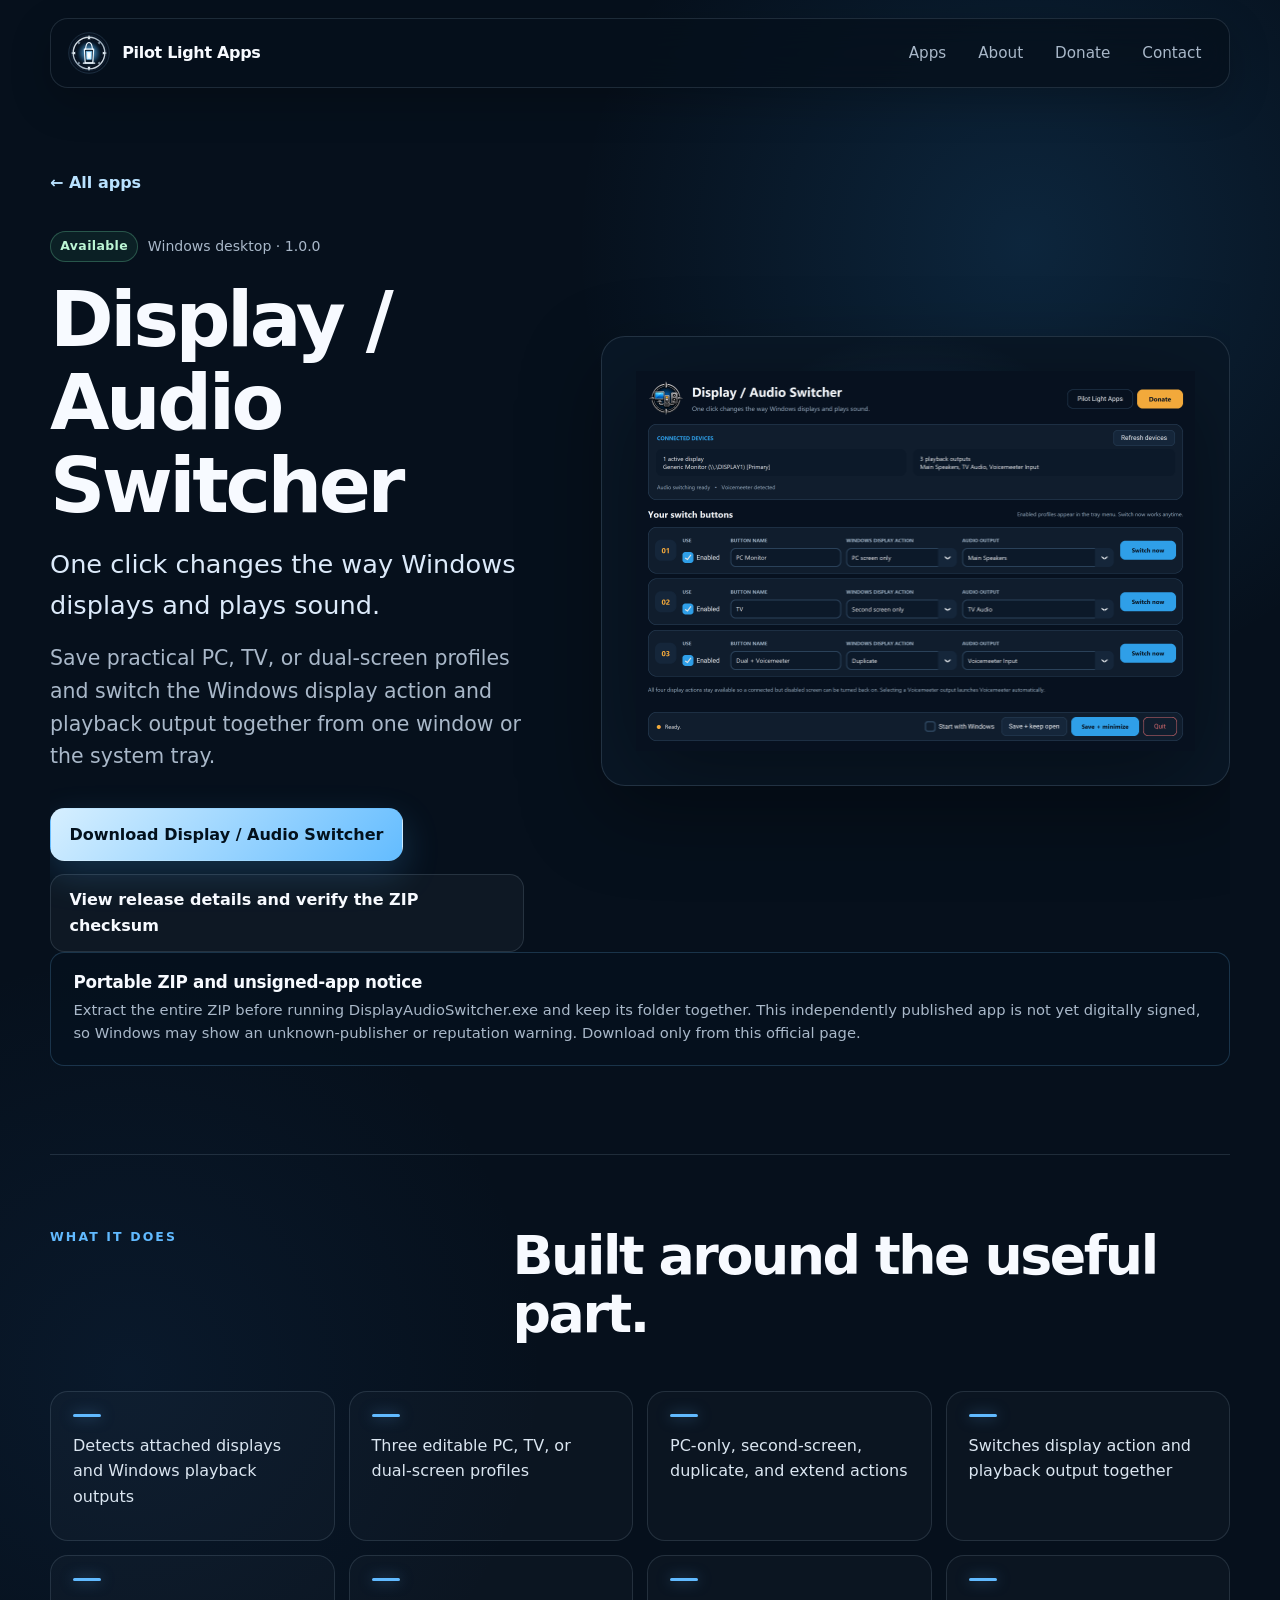
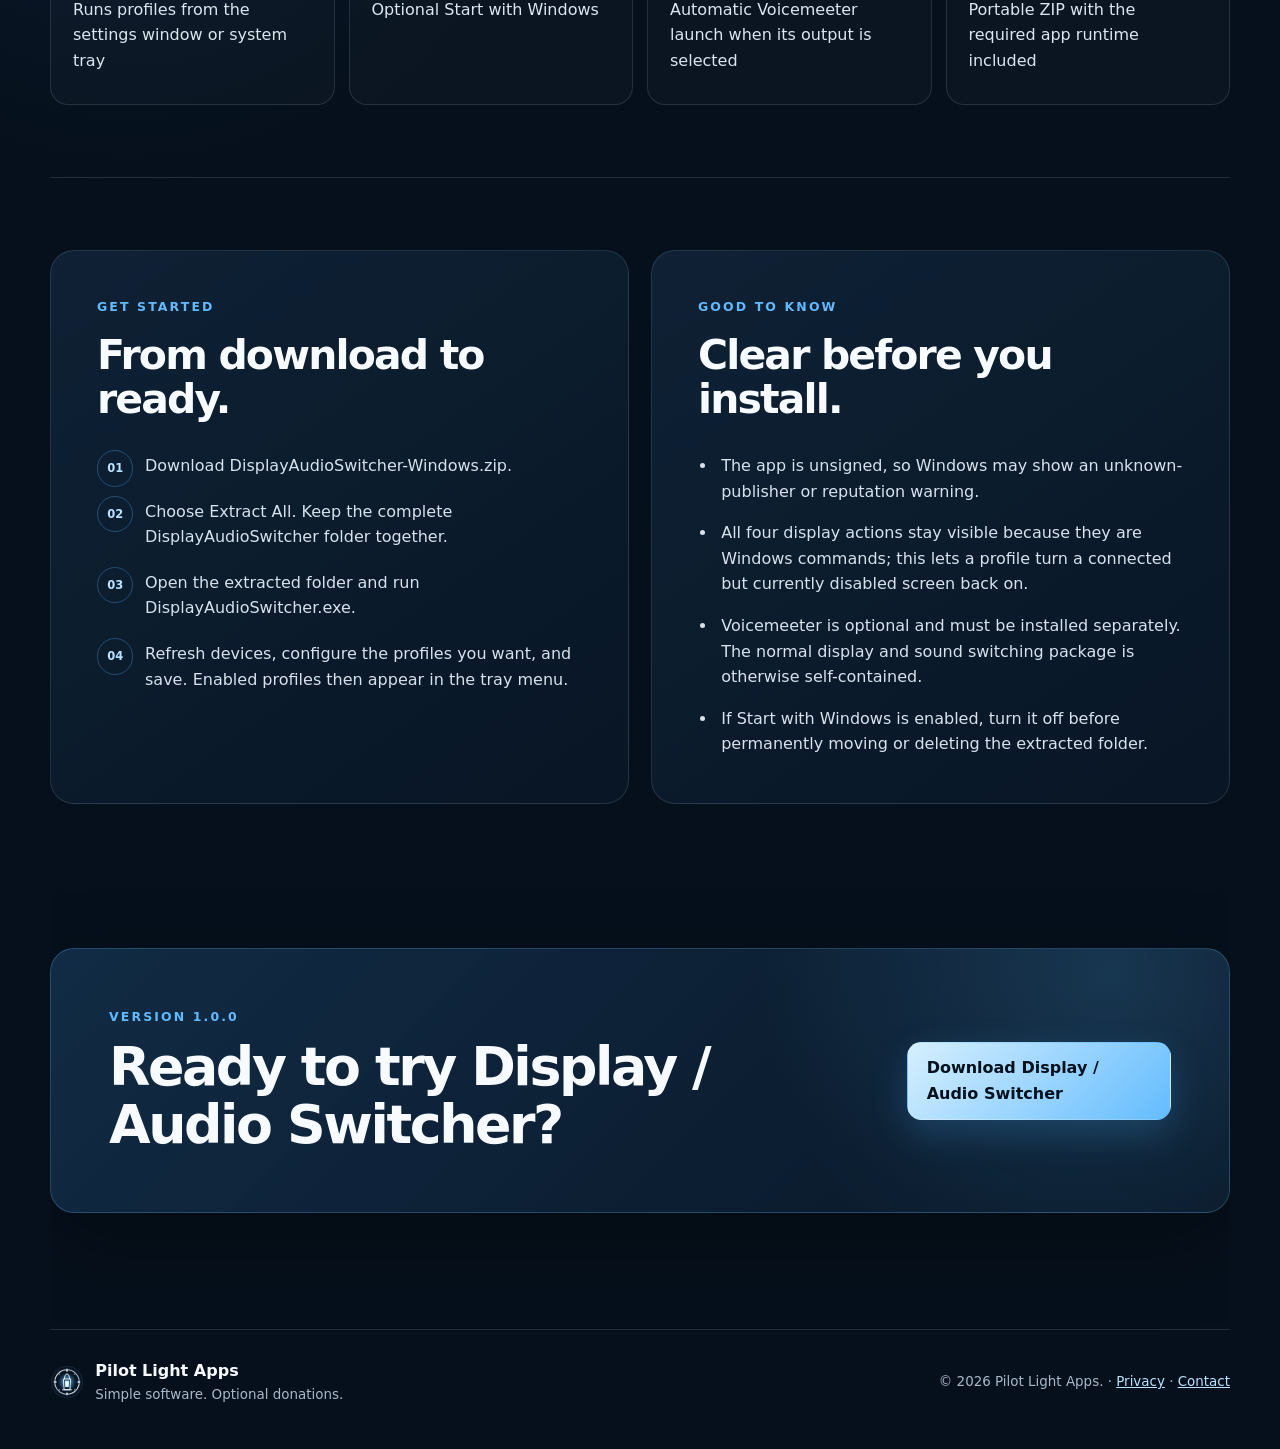
==== display-audio-switcher.html @ 8f114be7 "Release switcher and add dedicated app pages" ====
<!doctype html>
<html lang="en">
<head>
  <meta charset="utf-8">
  <meta name="viewport" content="width=device-width, initial-scale=1">
  <meta name="description" content="Display / Audio Switcher is a free Windows utility for changing saved display actions and playback outputs together from one window or the tray.">
  <meta name="theme-color" content="#07111f">
  <meta property="og:title" content="Display / Audio Switcher | Pilot Light Apps">
  <meta property="og:description" content="One click changes the way Windows displays and plays sound.">
  <meta property="og:type" content="website">
  <meta property="og:url" content="https://pilotlightapps.com/display-audio-switcher.html">
  <meta property="og:image" content="https://pilotlightapps.com/assets/display-audio-switcher-screenshot.png">
  <title>Display / Audio Switcher | Pilot Light Apps</title>
  <link rel="canonical" href="https://pilotlightapps.com/display-audio-switcher.html">
  <link rel="icon" href="assets/pilot-light-logo.svg" type="image/svg+xml">
  <link rel="stylesheet" href="styles.css">
</head>
<body data-app-slug="display-audio-switcher">
  <a class="skip-link" href="#app-detail">Skip to Display / Audio Switcher</a>
  <header class="site-header">
    <a class="brand" href="index.html" aria-label="Pilot Light Apps home">
      <img src="assets/pilot-light-logo.svg" alt="" width="44" height="44">
      <span>Pilot Light Apps</span>
    </a>
    <nav aria-label="Main navigation">
      <a href="index.html#apps">Apps</a>
      <a href="index.html#about">About</a>
      <a href="index.html#donate">Donate</a>
      <a href="index.html#contact">Contact</a>
    </nav>
  </header>
  <main id="app-detail" class="app-detail-main"></main>
  <noscript><p class="notice noscript-notice">JavaScript is required to display this app page.</p></noscript>
  <footer>
    <div class="footer-brand">
      <img src="assets/pilot-light-logo.svg" alt="" width="34" height="34">
      <div><strong>Pilot Light Apps</strong><span>Simple software. Optional donations.</span></div>
    </div>
    <p>© <span id="year"></span> Pilot Light Apps. · <a class="footer-contact" href="privacy.html">Privacy</a> · <a class="contact-link footer-contact" href="#">Contact</a></p>
  </footer>
  <div id="toast" class="toast" role="status" aria-live="polite"></div>
  <script src="site-config.js"></script>
  <script src="apps.js"></script>
  <script src="app.js"></script>
  <script src="app-detail.js"></script>
  <script defer src="https://static.cloudflareinsights.com/beacon.min.js" data-cf-beacon='{"token":"aff3e8f6812e48f08ca1f6ff199ee934"}'></script>
</body>
</html>
---- styles.css ----
:root {
  --bg: #06101c;
  --bg-soft: #0a1727;
  --panel: rgba(15, 31, 49, 0.82);
  --panel-strong: #10243a;
  --text: #f7faff;
  --muted: #a9b8c9;
  --line: rgba(185, 209, 232, 0.14);
  --accent: #61baff;
  --accent-2: #b9e2ff;
  --shadow: 0 28px 80px rgba(0, 0, 0, 0.34);
  --radius: 24px;
  --max: 1180px;
}

* { box-sizing: border-box; }
html { scroll-behavior: smooth; }
body {
  margin: 0;
  min-width: 320px;
  color: var(--text);
  background:
    radial-gradient(circle at 80% 8%, rgba(46, 150, 230, 0.16), transparent 28rem),
    radial-gradient(circle at 10% 45%, rgba(35, 91, 155, 0.12), transparent 26rem),
    var(--bg);
  font-family: Inter, ui-sans-serif, system-ui, -apple-system, BlinkMacSystemFont, "Segoe UI", sans-serif;
  line-height: 1.6;
}

a { color: inherit; }
img { display: block; max-width: 100%; }
button, a { -webkit-tap-highlight-color: transparent; }

.skip-link {
  position: absolute;
  left: -9999px;
  top: 1rem;
  z-index: 99;
  padding: .8rem 1rem;
  background: white;
  color: black;
  border-radius: .6rem;
}
.skip-link:focus { left: 1rem; }

.site-header {
  position: sticky;
  top: 0;
  z-index: 20;
  display: flex;
  justify-content: space-between;
  align-items: center;
  width: min(calc(100% - 32px), var(--max));
  margin: 18px auto 0;
  padding: 12px 14px 12px 16px;
  border: 1px solid var(--line);
  border-radius: 18px;
  background: rgba(6, 16, 28, 0.78);
  backdrop-filter: blur(18px);
  box-shadow: 0 14px 40px rgba(0, 0, 0, .22);
}

.brand {
  display: flex;
  align-items: center;
  gap: .7rem;
  text-decoration: none;
  font-weight: 760;
  letter-spacing: -.02em;
}

.site-header nav { display: flex; gap: .3rem; }
.site-header nav a {
  color: var(--muted);
  text-decoration: none;
  padding: .62rem .85rem;
  border-radius: .7rem;
  font-size: .95rem;
}
.site-header nav a:hover,
.site-header nav a:focus-visible { color: var(--text); background: rgba(255,255,255,.06); }

main { overflow: hidden; }
.hero {
  width: min(calc(100% - 40px), var(--max));
  min-height: 680px;
  margin: 0 auto;
  padding: 110px 0 80px;
  display: grid;
  grid-template-columns: 1.15fr .85fr;
  gap: 6vw;
  align-items: center;
}

.eyebrow {
  margin: 0 0 1rem;
  color: var(--accent);
  font-size: .78rem;
  font-weight: 800;
  letter-spacing: .17em;
  text-transform: uppercase;
}

h1, h2, h3 { margin-top: 0; line-height: 1.08; letter-spacing: -.045em; }
h1 { max-width: 780px; margin-bottom: 1.4rem; font-size: clamp(3.25rem, 7vw, 6.6rem); }
h2 { margin-bottom: 1rem; font-size: clamp(2rem, 4.2vw, 4rem); }
h3 { font-size: 1.25rem; }
p { color: var(--muted); }
.hero-text { max-width: 680px; margin: 0 0 2.2rem; font-size: clamp(1.06rem, 1.6vw, 1.3rem); }
.hero-actions { display: flex; flex-wrap: wrap; gap: .8rem; }

.button {
  display: inline-flex;
  justify-content: center;
  align-items: center;
  min-height: 50px;
  padding: .78rem 1.15rem;
  border: 1px solid transparent;
  border-radius: .9rem;
  text-decoration: none;
  font-weight: 760;
  transition: transform .18s ease, background .18s ease, border-color .18s ease;
}
.button:hover { transform: translateY(-2px); }
.button.primary {
  color: #03111d;
  background: linear-gradient(135deg, #d6efff, #63bcff);
  box-shadow: 0 14px 36px rgba(71, 168, 240, .22);
}
.button.secondary { border-color: var(--line); background: rgba(255,255,255,.035); }
.button.small { min-height: 42px; padding: .6rem .9rem; font-size: .92rem; }
.button.disabled { opacity: .6; cursor: default; }
.button.disabled:hover { transform: none; }

.hero-mark {
  position: relative;
  display: grid;
  place-items: center;
  aspect-ratio: 1;
  width: min(100%, 480px);
  margin-inline: auto;
}
.hero-mark::before {
  content: "";
  position: absolute;
  inset: 18%;
  border-radius: 50%;
  background: rgba(55, 159, 236, .13);
  filter: blur(34px);
}
.hero-mark img {
  position: relative;
  z-index: 2;
  width: 54%;
  filter: drop-shadow(0 24px 55px rgba(42, 155, 235, .28));
}
.orbit {
  position: absolute;
  border: 1px solid rgba(151, 204, 246, .15);
  border-radius: 50%;
}
.orbit-one { inset: 8%; }
.orbit-two { inset: 23%; border-style: dashed; transform: rotate(20deg); }

.section {
  width: min(calc(100% - 40px), var(--max));
  margin: 0 auto;
  padding: 96px 0;
}
.section-heading {
  display: flex;
  justify-content: space-between;
  gap: 2rem;
  align-items: end;
  margin-bottom: 2.1rem;
}
.section-heading > p { max-width: 460px; margin: 0; }
.section-heading h2 { margin-bottom: 0; }

.catalog-section { padding-top: 72px; }
.app-grid { display: grid; grid-template-columns: repeat(2, minmax(0, 1fr)); gap: 22px; }
.catalog-card {
  display: flex;
  min-width: 0;
  overflow: hidden;
  flex-direction: column;
  border: 1px solid var(--line);
  border-radius: var(--radius);
  background: linear-gradient(145deg, rgba(20, 42, 66, .87), rgba(10, 25, 41, .8));
  box-shadow: var(--shadow);
}
.catalog-visual {
  display: grid;
  place-items: center;
  min-height: 245px;
  padding: 24px;
  overflow: hidden;
  border-bottom: 1px solid var(--line);
  background:
    linear-gradient(rgba(255,255,255,.02), rgba(255,255,255,.02)),
    radial-gradient(circle at 45% 45%, rgba(75, 173, 244, .2), transparent 48%),
    #091726;
}
.catalog-visual img {
  width: 100%;
  max-height: 238px;
  object-fit: contain;
  filter: drop-shadow(0 22px 42px rgba(0,0,0,.4));
  transition: transform .22s ease;
}
.catalog-visual:hover img { transform: scale(1.018); }
.catalog-copy { display: flex; flex: 1; flex-direction: column; padding: clamp(26px, 4vw, 40px); }
.app-meta { display: flex; flex-wrap: wrap; align-items: center; gap: .6rem; margin-bottom: 1.1rem; }
.badge {
  display: inline-flex;
  align-items: center;
  min-height: 28px;
  padding: .28rem .58rem;
  border: 1px solid rgba(112, 196, 255, .24);
  border-radius: 999px;
  color: var(--accent-2);
  background: rgba(67, 156, 223, .09);
  font-size: .78rem;
  font-weight: 800;
  letter-spacing: .03em;
}
.badge-stable {
  border-color: rgba(119, 224, 173, .28);
  color: #bcf6d5;
  background: rgba(63, 180, 118, .1);
}
.badge-testing {
  border-color: rgba(255, 190, 92, .4);
  color: #ffe0a6;
  background: rgba(194, 117, 21, .16);
}
.platform { color: var(--muted); font-size: .88rem; }
.catalog-card h3 { margin-bottom: .7rem; font-size: clamp(1.85rem, 3vw, 2.6rem); }
.catalog-card h3 a { text-decoration: none; }
.catalog-card h3 a:hover { color: var(--accent-2); }
.app-tagline { margin: 0 0 1.35rem; font-size: 1.06rem; }
.highlight-list { display: flex; flex-wrap: wrap; gap: .55rem; margin: 0 0 1.8rem; padding: 0; list-style: none; }
.highlight-list li {
  padding: .38rem .64rem;
  border: 1px solid var(--line);
  border-radius: 999px;
  color: #d9e5f1;
  background: rgba(255,255,255,.035);
  font-size: .82rem;
}
.app-actions { display: flex; flex-wrap: wrap; gap: .75rem; }
.catalog-copy .app-actions { margin-top: auto; }
.download-notice {
  margin-top: 1.15rem;
  padding: 1rem 1.1rem;
  border: 1px solid rgba(112, 196, 255, .2);
  border-radius: 14px;
  background: rgba(6, 18, 31, .45);
}
.download-notice h4 {
  margin: 0 0 .45rem;
  color: #edf6ff;
  font-size: .96rem;
  letter-spacing: -.01em;
}
.download-notice p {
  margin: 0;
  color: var(--muted);
  font-size: .84rem;
  line-height: 1.55;
}
.download-notice a {
  display: inline-block;
  margin-top: .65rem;
  color: var(--accent-2);
  font-size: .84rem;
  font-weight: 750;
}
.download-notice a:hover { color: #fff; }

.app-detail-main {
  width: min(calc(100% - 40px), var(--max));
  margin: 0 auto;
  padding: 82px 0 116px;
}
.app-detail-hero {
  display: grid;
  grid-template-columns: minmax(0, .86fr) minmax(420px, 1.14fr);
  gap: clamp(38px, 6vw, 84px);
  align-items: center;
  min-height: 650px;
}
.back-link {
  display: inline-flex;
  margin-bottom: 2.2rem;
  color: var(--accent-2);
  font-weight: 760;
  text-decoration: none;
}
.back-link:hover { color: #fff; }
.app-detail-copy h1 { margin-bottom: 1rem; font-size: clamp(3rem, 6vw, 5.7rem); }
.detail-tagline { margin: 0 0 1rem; color: #dceafa; font-size: clamp(1.25rem, 2vw, 1.65rem); }
.detail-visual {
  display: grid;
  place-items: center;
  min-height: 430px;
  padding: clamp(20px, 3vw, 34px);
  overflow: hidden;
  border: 1px solid var(--line);
  border-radius: var(--radius);
  background:
    radial-gradient(circle at 50% 45%, rgba(75, 173, 244, .2), transparent 52%),
    #091726;
  box-shadow: var(--shadow);
}
.detail-visual img { width: 100%; max-height: 590px; object-fit: contain; filter: drop-shadow(0 24px 45px rgba(0,0,0,.38)); }
.detail-notice { margin: 0 0 88px; padding: 1.25rem 1.4rem; }
.detail-notice h2 { margin: 0 0 .5rem; font-size: 1.05rem; letter-spacing: -.015em; }
.detail-notice p { font-size: .92rem; }
.detail-section { padding: 72px 0; border-top: 1px solid var(--line); }
.detail-section-heading { display: grid; grid-template-columns: .75fr 1.25fr; gap: 2rem; align-items: start; margin-bottom: 2rem; }
.detail-section-heading h2 { max-width: 760px; }
.detail-feature-grid {
  display: grid;
  grid-template-columns: repeat(4, minmax(0, 1fr));
  gap: 14px;
  margin: 0;
  padding: 0;
  list-style: none;
}
.detail-feature-grid li {
  min-height: 150px;
  padding: 22px;
  border: 1px solid var(--line);
  border-radius: 18px;
  color: #dbe6f1;
  background: rgba(255,255,255,.025);
}
.detail-feature-grid li::before { content: ""; display: block; width: 28px; height: 3px; margin-bottom: 1rem; border-radius: 99px; background: var(--accent); box-shadow: 0 0 14px rgba(97,186,255,.5); }
.detail-two-column { display: grid; grid-template-columns: repeat(2, minmax(0, 1fr)); gap: 22px; }
.detail-panel {
  padding: clamp(28px, 4vw, 46px);
  border: 1px solid var(--line);
  border-radius: var(--radius);
  background: linear-gradient(145deg, rgba(20, 42, 66, .66), rgba(10, 25, 41, .72));
}
.detail-panel h2 { font-size: clamp(1.8rem, 3.2vw, 2.8rem); }
.step-list { margin: 2rem 0 0; padding: 0; list-style: none; counter-reset: steps; }
.step-list li { position: relative; margin-top: 1.25rem; padding-left: 3rem; color: #d7e2ed; counter-increment: steps; }
.step-list li::before {
  content: counter(steps, decimal-leading-zero);
  position: absolute;
  left: 0;
  top: -.18rem;
  display: grid;
  place-items: center;
  width: 2.15rem;
  height: 2.15rem;
  border: 1px solid rgba(97,186,255,.3);
  border-radius: 50%;
  color: var(--accent-2);
  font-size: .72rem;
  font-weight: 850;
}
.plain-list { margin: 2rem 0 0; padding-left: 1.2rem; }
.plain-list li { margin-top: 1rem; padding-left: .25rem; color: #d7e2ed; }
.detail-cta {
  display: flex;
  align-items: center;
  justify-content: space-between;
  gap: 2rem;
  margin-top: 72px;
  padding: clamp(30px, 5vw, 58px);
  border: 1px solid rgba(119,196,250,.23);
  border-radius: var(--radius);
  background: radial-gradient(circle at 90% 10%, rgba(88,183,248,.17), transparent 22rem), linear-gradient(135deg, rgba(20,48,76,.86), rgba(9,23,39,.93));
  box-shadow: var(--shadow);
}
.detail-cta h2 { margin-bottom: 0; }
.detail-cta .eyebrow { margin-bottom: .7rem; }
.noscript-notice { width: min(calc(100% - 40px), var(--max)); margin: 120px auto; }

.about-section {
  display: grid;
  grid-template-columns: .85fr 1.15fr;
  gap: clamp(40px, 8vw, 100px);
  align-items: start;
}
.about-copy > p { margin-top: 0; font-size: 1.12rem; }
.principles { display: grid; grid-template-columns: repeat(3, 1fr); gap: 14px; margin-top: 2.2rem; }
.principles article { padding: 20px; border: 1px solid var(--line); border-radius: 18px; background: rgba(255,255,255,.025); }
.principles span { color: var(--accent); font-size: .76rem; font-weight: 800; }
.principles h3 { margin: .65rem 0 .55rem; letter-spacing: -.025em; }
.principles p { margin: 0; font-size: .9rem; }

.support-section { padding-bottom: 36px; }
.support-card {
  display: flex;
  align-items: center;
  justify-content: space-between;
  gap: 2rem;
  padding: clamp(30px, 6vw, 68px);
  border: 1px solid rgba(119, 196, 250, .23);
  border-radius: var(--radius);
  background:
    radial-gradient(circle at 90% 10%, rgba(88, 183, 248, .17), transparent 22rem),
    linear-gradient(135deg, rgba(20, 48, 76, .86), rgba(9, 23, 39, .93));
  box-shadow: var(--shadow);
}
.support-card h2 { max-width: 720px; }
.support-card p:not(.eyebrow) { max-width: 660px; margin-bottom: 0; }
.support-card .button { flex: 0 0 auto; }

.contact-section { padding-top: 36px; padding-bottom: 116px; }
.contact-card {
  display: flex;
  align-items: center;
  justify-content: space-between;
  gap: 2rem;
  padding: clamp(30px, 6vw, 68px);
  border: 1px solid var(--line);
  border-radius: var(--radius);
  background: rgba(255,255,255,.025);
}
.contact-card h2 { max-width: 760px; }
.contact-card p:not(.eyebrow) { max-width: 720px; }
.contact-card .contact-safety { margin-bottom: 0; font-size: .88rem; }
.contact-card .button { flex: 0 0 auto; }
.footer-contact { color: var(--accent-2); }

footer {
  width: min(calc(100% - 40px), var(--max));
  margin: 0 auto;
  padding: 28px 0 44px;
  border-top: 1px solid var(--line);
  display: flex;
  align-items: center;
  justify-content: space-between;
  gap: 1.5rem;
}
.footer-brand { display: flex; align-items: center; gap: .7rem; }
.footer-brand strong, .footer-brand span { display: block; }
.footer-brand span, footer > p { color: var(--muted); font-size: .84rem; }
footer > p { margin: 0; }

.legal-main {
  width: min(calc(100% - 40px), 880px);
  margin: 0 auto;
  padding: 150px 0 96px;
}
.legal-main h1 { font-size: clamp(2.65rem, 8vw, 5.5rem); }
.legal-card {
  margin-top: 2.5rem;
  padding: clamp(28px, 5vw, 52px);
  border: 1px solid var(--line);
  border-radius: var(--radius);
  background: rgba(255,255,255,.025);
  box-shadow: var(--shadow);
}
.legal-card h2 { margin-top: 2.25rem; font-size: clamp(1.35rem, 3vw, 1.75rem); }
.legal-card h2:first-child { margin-top: 0; }
.legal-card p, .legal-card li { color: var(--muted); }
.legal-card a { color: var(--accent-2); }
.legal-card a:hover { color: #fff; }
.legal-updated { margin-top: 2rem; font-size: .88rem; }

.toast {
  position: fixed;
  left: 50%;
  bottom: 24px;
  z-index: 50;
  transform: translate(-50%, 20px);
  padding: .8rem 1rem;
  border: 1px solid var(--line);
  border-radius: .85rem;
  color: var(--text);
  background: rgba(8, 20, 34, .94);
  box-shadow: 0 18px 50px rgba(0,0,0,.35);
  opacity: 0;
  pointer-events: none;
  transition: opacity .2s ease, transform .2s ease;
}
.toast.show { opacity: 1; transform: translate(-50%, 0); }
.notice { padding: 1rem; border: 1px solid var(--line); border-radius: 1rem; }

@media (max-width: 900px) {
  .hero { grid-template-columns: 1fr; padding-top: 82px; text-align: center; }
  .hero-text { margin-inline: auto; }
  .hero-actions { justify-content: center; }
  .hero-mark { width: min(72vw, 390px); }
  .app-grid { grid-template-columns: 1fr; }
  .app-detail-hero { grid-template-columns: 1fr; min-height: 0; padding-top: 34px; }
  .app-detail-copy { text-align: center; }
  .app-detail-copy .app-meta, .app-detail-copy .hero-actions { justify-content: center; }
  .detail-section-heading { grid-template-columns: 1fr; gap: .25rem; }
  .detail-feature-grid { grid-template-columns: repeat(2, minmax(0, 1fr)); }
  .detail-two-column { grid-template-columns: 1fr; }
  .about-section { grid-template-columns: 1fr; }
  .support-card, .contact-card { align-items: flex-start; flex-direction: column; }
}

@media (max-width: 650px) {
  .site-header { width: min(calc(100% - 20px), var(--max)); margin-top: 10px; }
  .brand span { display: none; }
  .site-header nav a { padding-inline: .64rem; font-size: .88rem; }
  .hero, .section, footer, .app-detail-main { width: min(calc(100% - 28px), var(--max)); }
  .hero { min-height: auto; padding: 72px 0 42px; }
  h1 { font-size: clamp(2.75rem, 15vw, 4.6rem); }
  .section { padding: 68px 0; }
  .section-heading { align-items: flex-start; flex-direction: column; gap: .5rem; }
  .catalog-visual { min-height: 205px; padding: 16px; }
  .catalog-copy .app-actions .button { flex: 1 1 100%; }
  .app-detail-main { padding-top: 72px; padding-bottom: 82px; }
  .app-detail-copy h1 { font-size: clamp(2.7rem, 14vw, 4.5rem); }
  .detail-visual { min-height: 250px; padding: 14px; }
  .detail-notice { margin-bottom: 54px; }
  .detail-section { padding: 54px 0; }
  .detail-feature-grid { grid-template-columns: 1fr; }
  .detail-feature-grid li { min-height: 0; }
  .detail-cta { align-items: flex-start; flex-direction: column; margin-top: 54px; }
  .detail-cta .button { width: 100%; }
  .principles { grid-template-columns: 1fr; }
  .contact-section { padding-bottom: 80px; }
  footer { align-items: flex-start; flex-direction: column; }
  .legal-main { width: min(calc(100% - 28px), 880px); padding-top: 110px; }
}

@media (prefers-reduced-motion: reduce) {
  html { scroll-behavior: auto; }
  *, *::before, *::after { transition: none !important; }
}
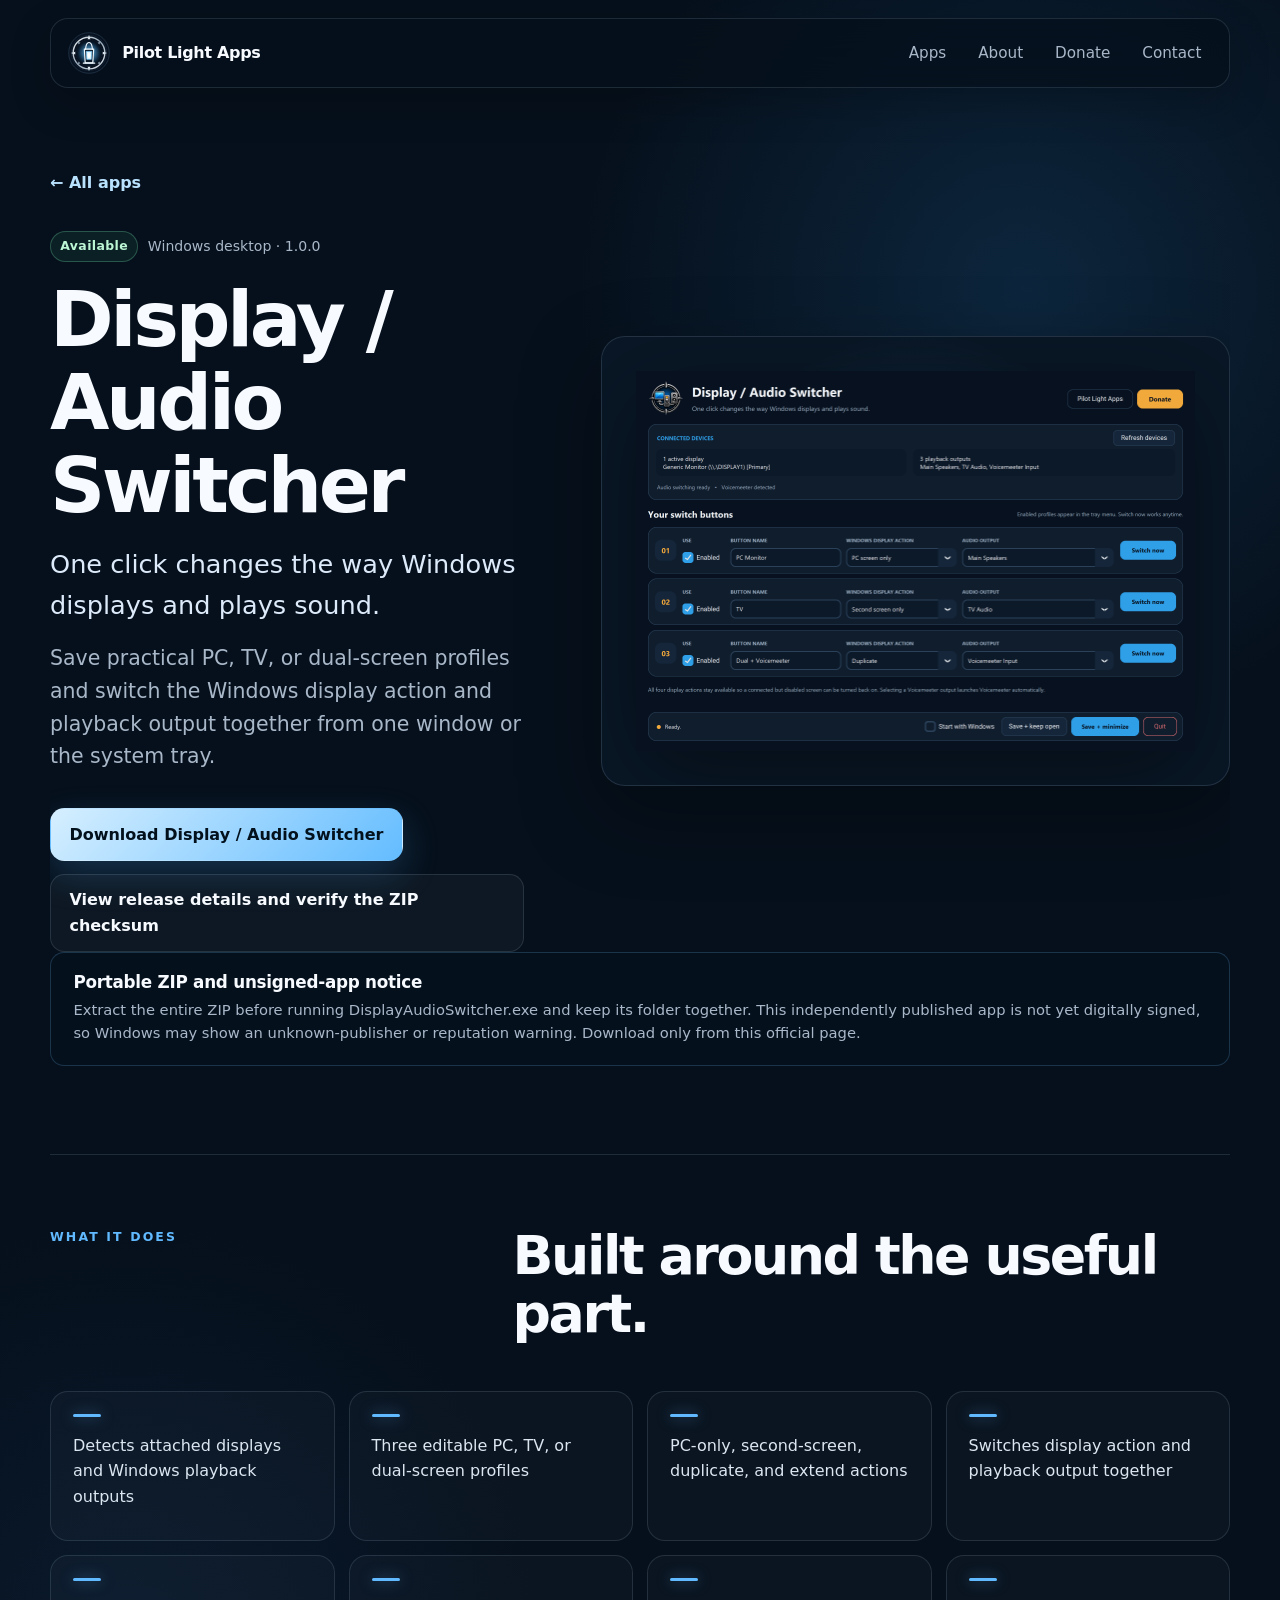
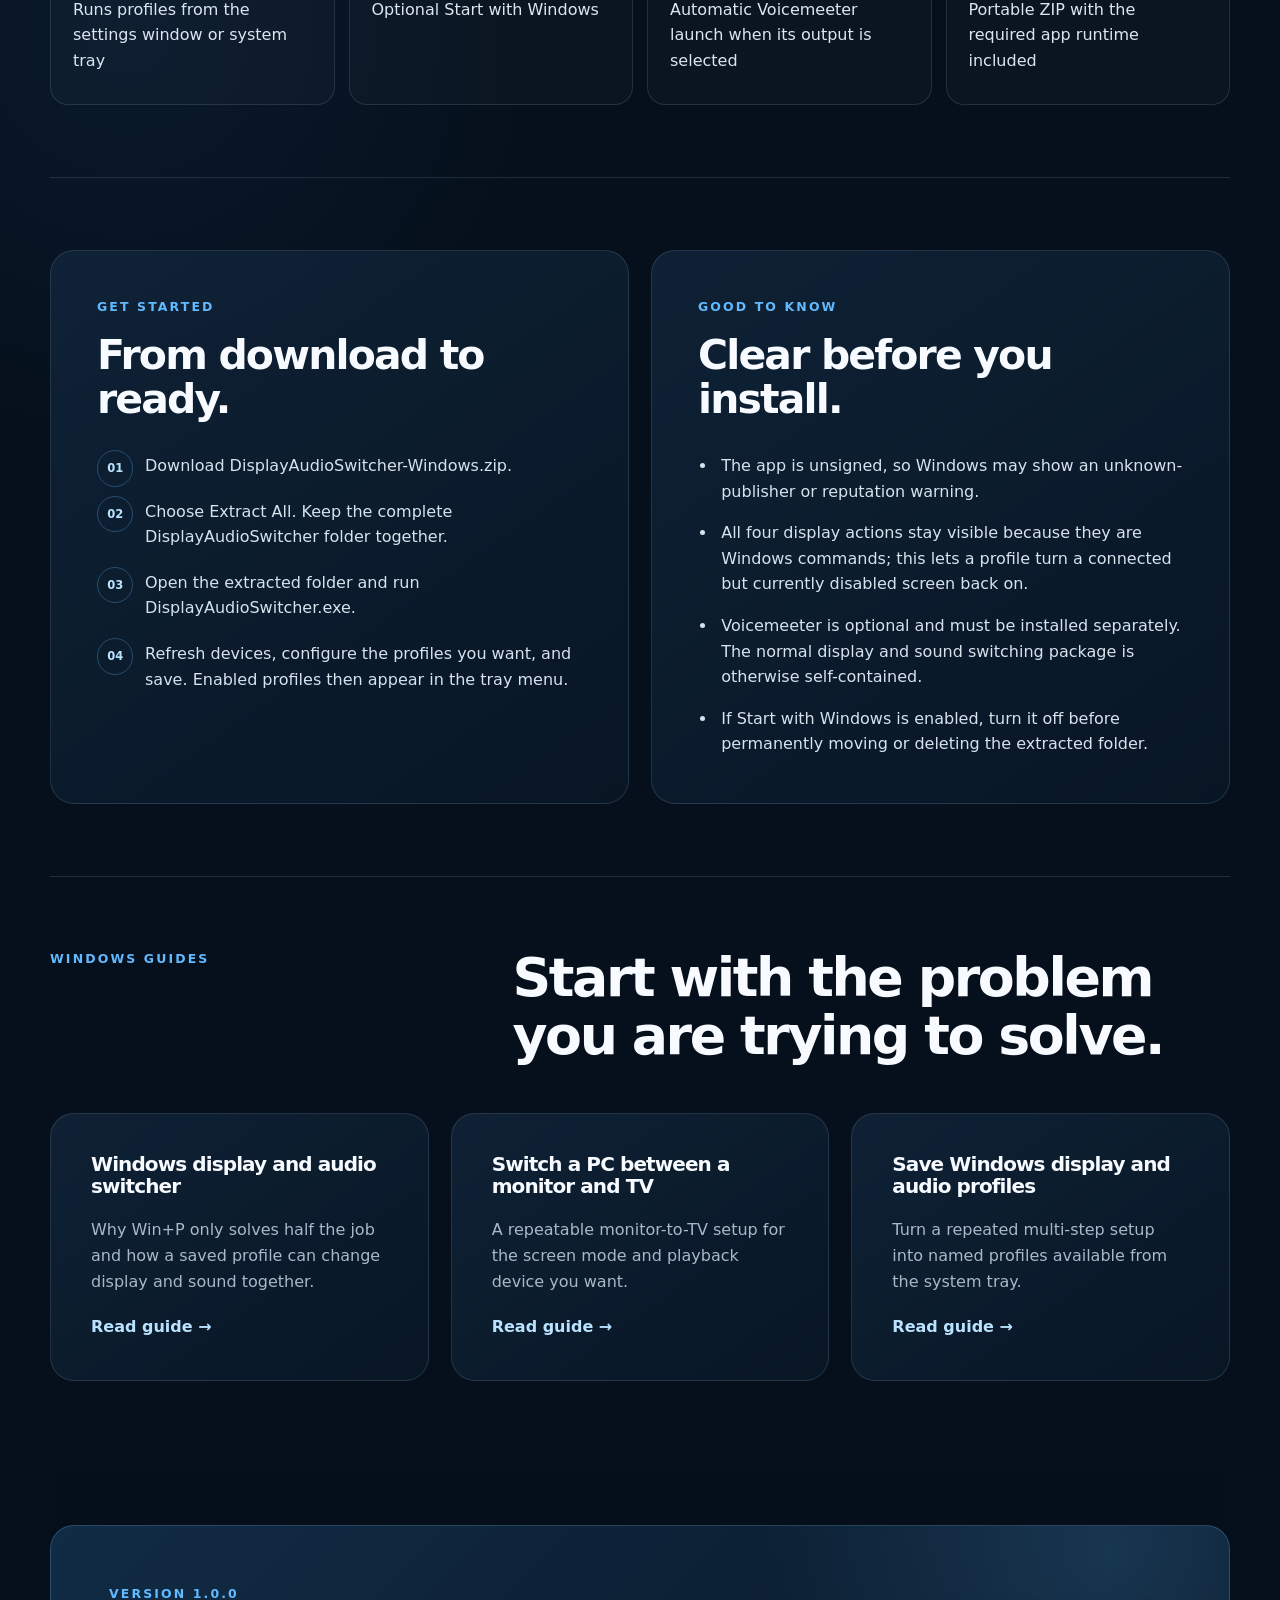
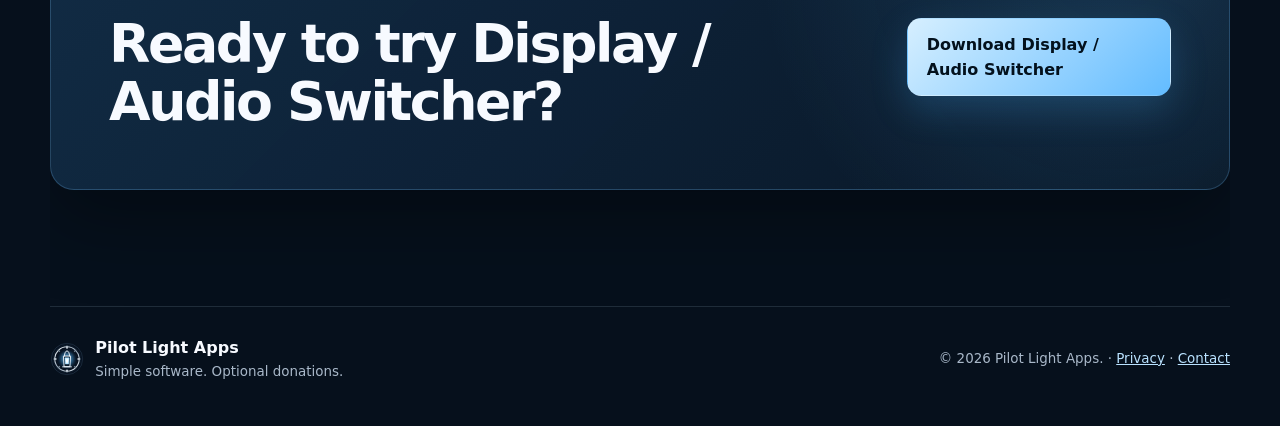
==== commit 55ff33b3: "Add search guides and SEO foundation" ====
--- a/display-audio-switcher.html
+++ b/display-audio-switcher.html
@@ -10,10 +10,25 @@
   <meta property="og:type" content="website">
   <meta property="og:url" content="https://pilotlightapps.com/display-audio-switcher.html">
   <meta property="og:image" content="https://pilotlightapps.com/assets/display-audio-switcher-screenshot.png">
-  <title>Display / Audio Switcher | Pilot Light Apps</title>
+  <title>Windows Display and Audio Switcher | Pilot Light Apps</title>
   <link rel="canonical" href="https://pilotlightapps.com/display-audio-switcher.html">
   <link rel="icon" href="assets/pilot-light-logo.svg" type="image/svg+xml">
-  <link rel="stylesheet" href="styles.css">
+  <link rel="stylesheet" href="styles.css?v=20260822-seo1">
+  <script type="application/ld+json">
+  {
+    "@context": "https://schema.org",
+    "@type": "SoftwareApplication",
+    "name": "Display / Audio Switcher",
+    "operatingSystem": "Windows",
+    "applicationCategory": "UtilitiesApplication",
+    "softwareVersion": "1.0.0",
+    "description": "A free Windows utility that changes a saved display action and playback output together from one window or the system tray.",
+    "image": "https://pilotlightapps.com/assets/display-audio-switcher-screenshot.png",
+    "downloadUrl": "https://github.com/echoofhumanity50/Pilot-Light-Apps/releases/download/display-audio-switcher-v1.0.0/DisplayAudioSwitcher-Windows.zip",
+    "publisher": {"@type": "Organization", "name": "Pilot Light Apps", "url": "https://pilotlightapps.com/"},
+    "offers": {"@type": "Offer", "price": "0", "priceCurrency": "USD"}
+  }
+  </script>
 </head>
 <body data-app-slug="display-audio-switcher">
   <a class="skip-link" href="#app-detail">Skip to Display / Audio Switcher</a>
@@ -39,10 +54,10 @@
     <p>© <span id="year"></span> Pilot Light Apps. · <a class="footer-contact" href="privacy.html">Privacy</a> · <a class="contact-link footer-contact" href="#">Contact</a></p>
   </footer>
   <div id="toast" class="toast" role="status" aria-live="polite"></div>
-  <script src="site-config.js"></script>
-  <script src="apps.js"></script>
-  <script src="app.js"></script>
-  <script src="app-detail.js"></script>
+  <script src="site-config.js?v=20260822-seo1"></script>
+  <script src="apps.js?v=20260822-seo1"></script>
+  <script src="app.js?v=20260822-seo1"></script>
+  <script src="app-detail.js?v=20260822-seo1"></script>
   <script defer src="https://static.cloudflareinsights.com/beacon.min.js" data-cf-beacon='{"token":"aff3e8f6812e48f08ca1f6ff199ee934"}'></script>
 </body>
 </html>
--- a/styles.css
+++ b/styles.css
@@ -379,6 +379,60 @@
 .detail-cta h2 { margin-bottom: 0; }
 .detail-cta .eyebrow { margin-bottom: .7rem; }
 .noscript-notice { width: min(calc(100% - 40px), var(--max)); margin: 120px auto; }
+
+.home-guides { padding-top: 34px; }
+.guide-hub-grid,
+.guide-grid { display: grid; grid-template-columns: repeat(2, minmax(0, 1fr)); gap: 22px; }
+.guide-hub-panel,
+.guide-card {
+  padding: clamp(26px, 4vw, 40px);
+  border: 1px solid var(--line);
+  border-radius: var(--radius);
+  background: linear-gradient(145deg, rgba(20, 42, 66, .66), rgba(10, 25, 41, .72));
+}
+.guide-hub-panel h3 { margin-bottom: 1.2rem; font-size: clamp(1.65rem, 3vw, 2.35rem); }
+.guide-hub-panel > a {
+  display: block;
+  padding: .9rem 0;
+  border-top: 1px solid var(--line);
+  color: var(--accent-2);
+  font-weight: 720;
+  text-decoration: none;
+}
+.guide-hub-panel > a:hover { color: #fff; }
+.guide-grid { grid-template-columns: repeat(3, minmax(0, 1fr)); }
+.guide-card { display: flex; flex-direction: column; min-height: 240px; text-decoration: none; transition: transform .18s ease, border-color .18s ease; }
+.guide-card:hover { transform: translateY(-3px); border-color: rgba(112, 196, 255, .35); }
+.guide-card h3 { color: var(--text); }
+.guide-card p { margin: 0 0 1.25rem; }
+.guide-card span { margin-top: auto; color: var(--accent-2); font-weight: 780; }
+
+.guide-main { width: min(calc(100% - 40px), 980px); margin: 0 auto; padding: 112px 0 116px; overflow: visible; }
+.guide-hero { padding: 64px 0 46px; border-bottom: 1px solid var(--line); }
+.guide-hero h1 { max-width: 930px; font-size: clamp(2.7rem, 6vw, 5.2rem); }
+.guide-hero .hero-text { max-width: 820px; }
+.guide-breadcrumb { display: inline-flex; margin-bottom: 2rem; color: var(--accent-2); font-weight: 760; text-decoration: none; }
+.guide-article { padding: 56px 0; }
+.guide-article h2 { margin-top: 3.4rem; font-size: clamp(1.75rem, 3.5vw, 2.8rem); }
+.guide-article h2:first-child { margin-top: 0; }
+.guide-article h3 { margin-top: 2.2rem; }
+.guide-article p,
+.guide-article li { color: #c7d4e1; font-size: 1.04rem; }
+.guide-article a { color: var(--accent-2); }
+.guide-article li { margin: .65rem 0; }
+.guide-summary,
+.guide-callout {
+  margin: 2rem 0;
+  padding: clamp(24px, 4vw, 38px);
+  border: 1px solid rgba(112, 196, 255, .22);
+  border-radius: 20px;
+  background: rgba(14, 34, 54, .62);
+}
+.guide-summary p:last-child,
+.guide-callout p:last-child { margin-bottom: 0; }
+.guide-callout h2 { margin-top: 0; }
+.related-guides { margin-top: 52px; padding-top: 42px; border-top: 1px solid var(--line); }
+.related-guides ul { padding-left: 1.2rem; }
 
 .about-section {
   display: grid;
@@ -494,6 +548,7 @@
   .app-detail-copy .app-meta, .app-detail-copy .hero-actions { justify-content: center; }
   .detail-section-heading { grid-template-columns: 1fr; gap: .25rem; }
   .detail-feature-grid { grid-template-columns: repeat(2, minmax(0, 1fr)); }
+  .guide-grid { grid-template-columns: 1fr; }
   .detail-two-column { grid-template-columns: 1fr; }
   .about-section { grid-template-columns: 1fr; }
   .support-card, .contact-card { align-items: flex-start; flex-direction: column; }
@@ -503,7 +558,7 @@
   .site-header { width: min(calc(100% - 20px), var(--max)); margin-top: 10px; }
   .brand span { display: none; }
   .site-header nav a { padding-inline: .64rem; font-size: .88rem; }
-  .hero, .section, footer, .app-detail-main { width: min(calc(100% - 28px), var(--max)); }
+  .hero, .section, footer, .app-detail-main, .guide-main { width: min(calc(100% - 28px), var(--max)); }
   .hero { min-height: auto; padding: 72px 0 42px; }
   h1 { font-size: clamp(2.75rem, 15vw, 4.6rem); }
   .section { padding: 68px 0; }
@@ -519,6 +574,9 @@
   .detail-feature-grid li { min-height: 0; }
   .detail-cta { align-items: flex-start; flex-direction: column; margin-top: 54px; }
   .detail-cta .button { width: 100%; }
+  .guide-hub-grid { grid-template-columns: 1fr; }
+  .guide-main { padding-top: 72px; padding-bottom: 82px; }
+  .guide-hero { padding-top: 34px; }
   .principles { grid-template-columns: 1fr; }
   .contact-section { padding-bottom: 80px; }
   footer { align-items: flex-start; flex-direction: column; }
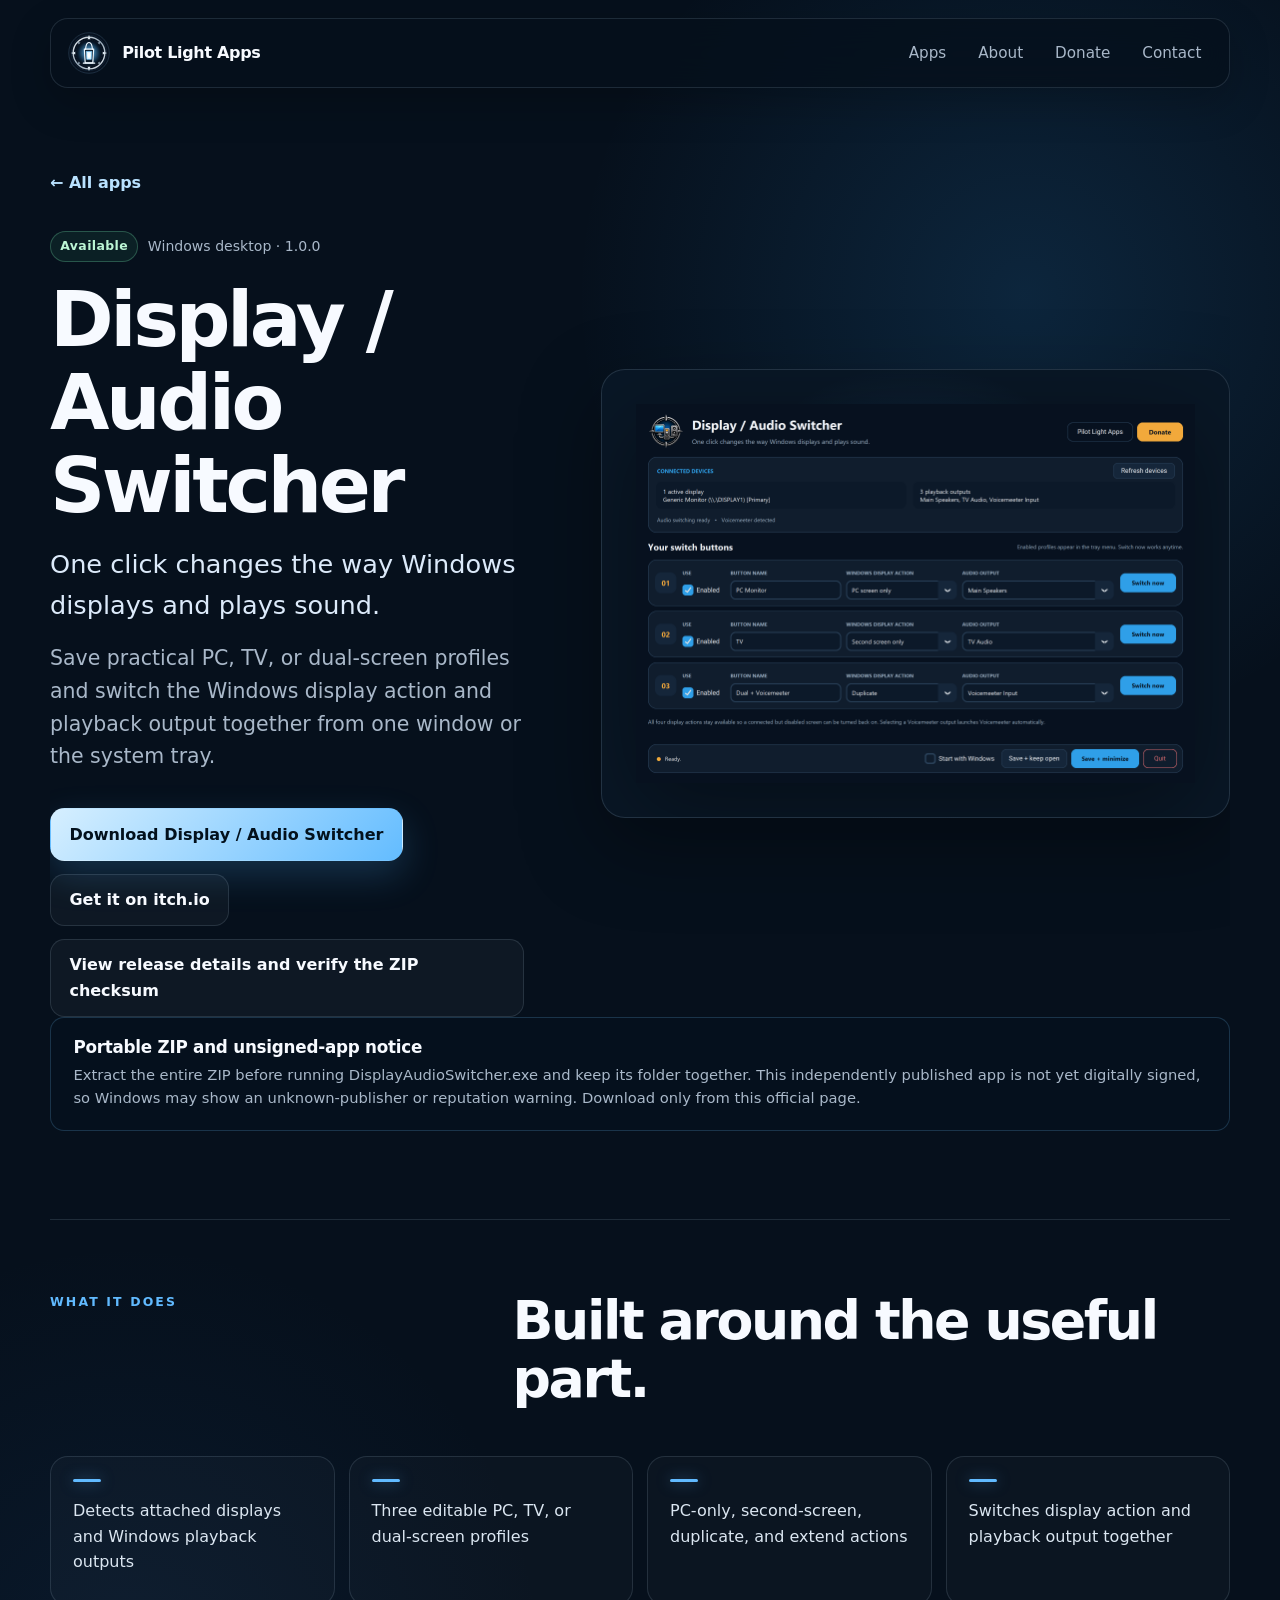
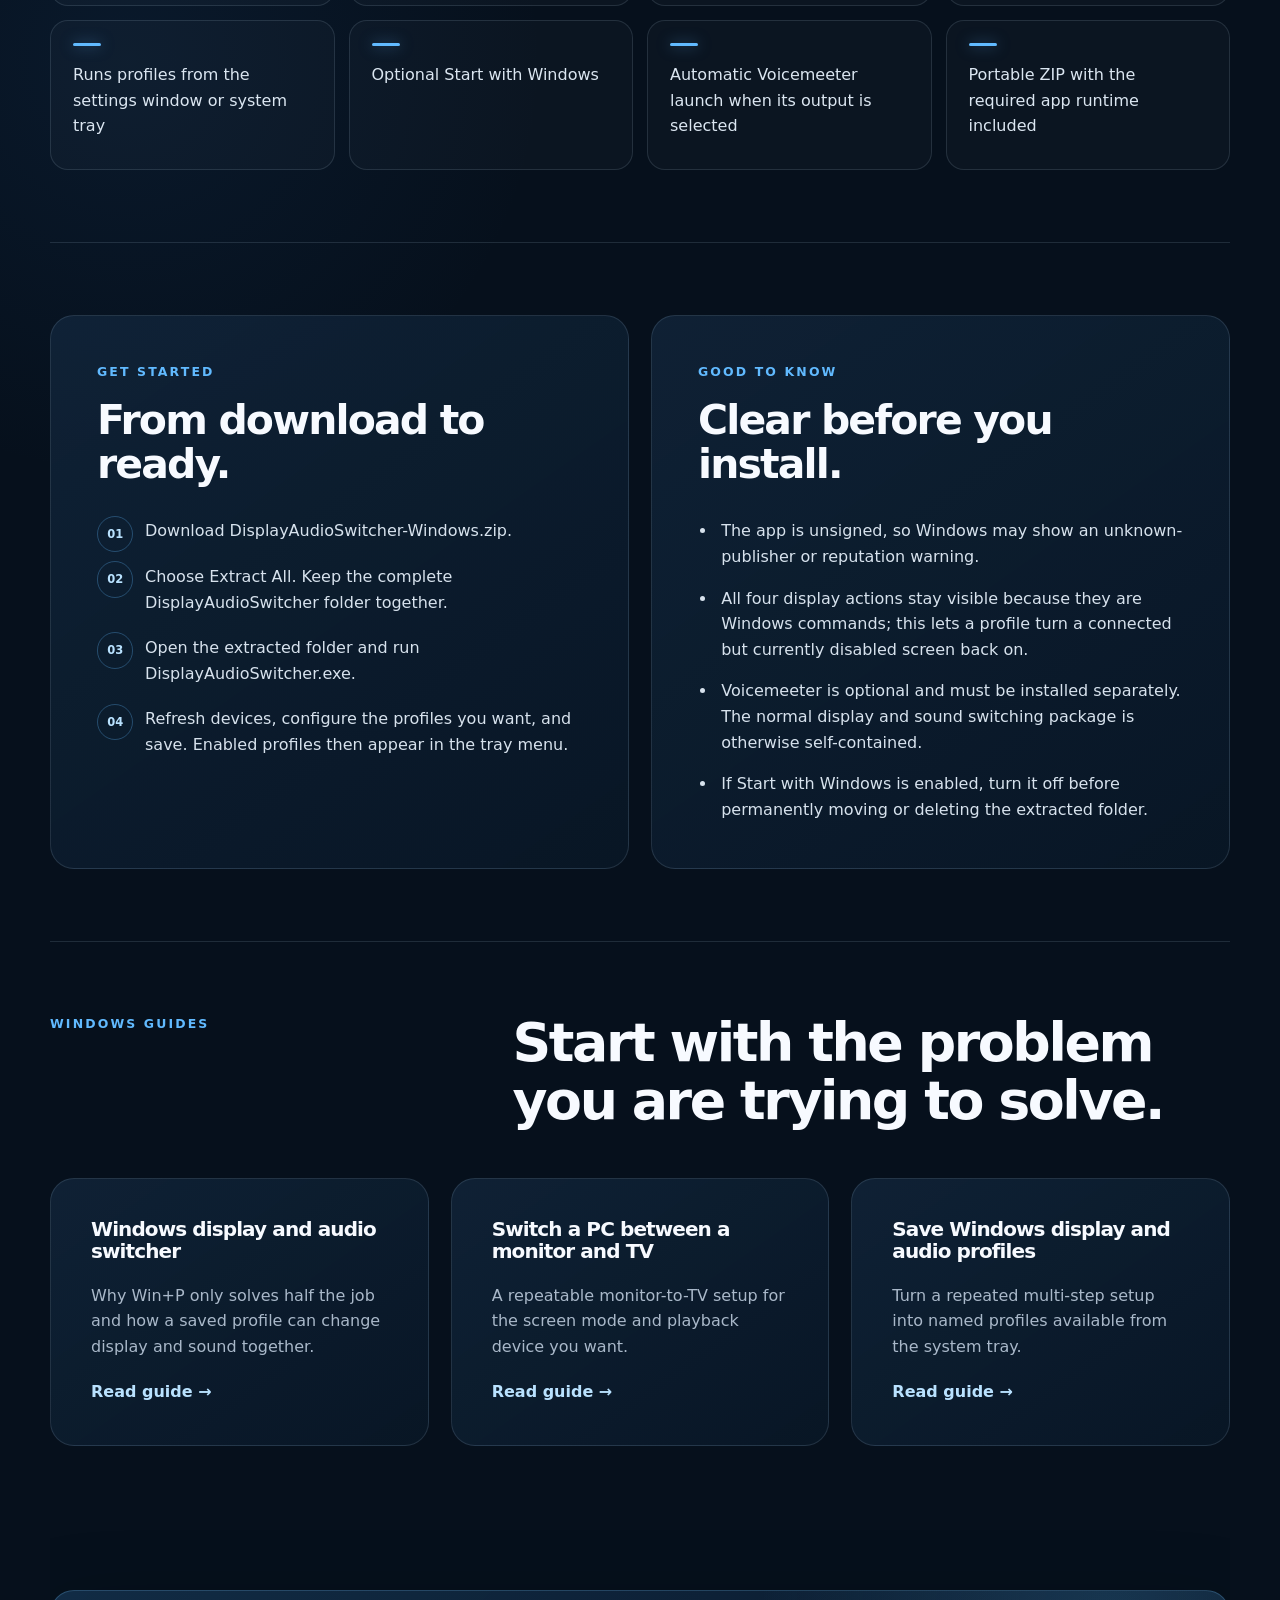
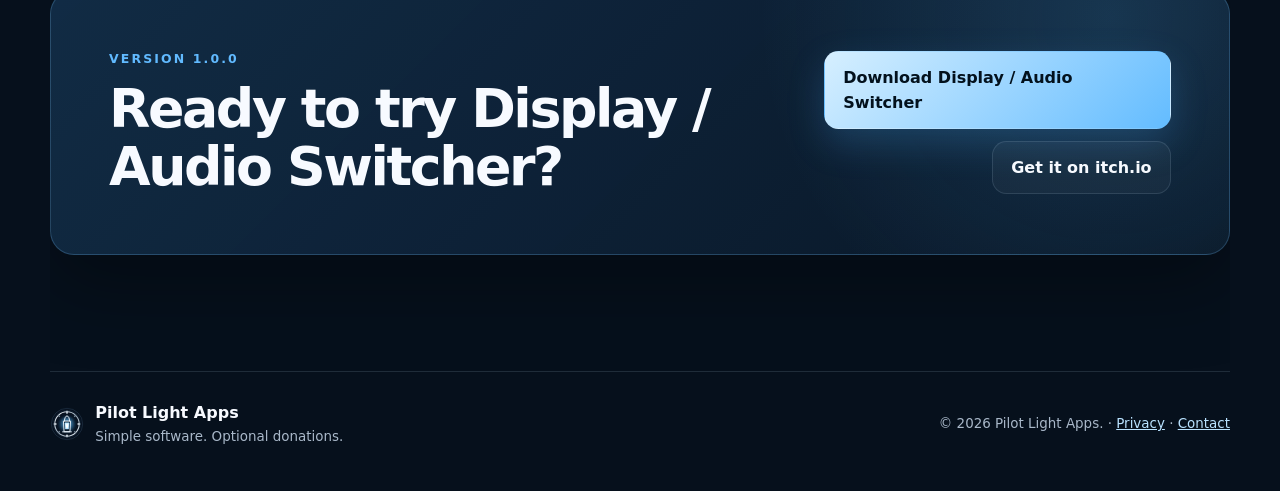
==== commit 9d383d10: "Add itch.io distribution links and launch records" ====
--- a/display-audio-switcher.html
+++ b/display-audio-switcher.html
@@ -13,7 +13,7 @@
   <title>Windows Display and Audio Switcher | Pilot Light Apps</title>
   <link rel="canonical" href="https://pilotlightapps.com/display-audio-switcher.html">
   <link rel="icon" href="assets/pilot-light-logo.svg" type="image/svg+xml">
-  <link rel="stylesheet" href="styles.css?v=20260822-seo1">
+  <link rel="stylesheet" href="styles.css?v=20260824-distribution1">
   <script type="application/ld+json">
   {
     "@context": "https://schema.org",
@@ -25,6 +25,7 @@
     "description": "A free Windows utility that changes a saved display action and playback output together from one window or the system tray.",
     "image": "https://pilotlightapps.com/assets/display-audio-switcher-screenshot.png",
     "downloadUrl": "https://github.com/echoofhumanity50/Pilot-Light-Apps/releases/download/display-audio-switcher-v1.0.0/DisplayAudioSwitcher-Windows.zip",
+    "sameAs": ["https://echoofhumanity50.itch.io/display-audio-switcher"],
     "publisher": {"@type": "Organization", "name": "Pilot Light Apps", "url": "https://pilotlightapps.com/"},
     "offers": {"@type": "Offer", "price": "0", "priceCurrency": "USD"}
   }
@@ -55,9 +56,9 @@
   </footer>
   <div id="toast" class="toast" role="status" aria-live="polite"></div>
   <script src="site-config.js?v=20260822-seo1"></script>
-  <script src="apps.js?v=20260822-seo1"></script>
-  <script src="app.js?v=20260822-seo1"></script>
-  <script src="app-detail.js?v=20260822-seo1"></script>
+  <script src="apps.js?v=20260824-distribution1"></script>
+  <script src="app.js?v=20260824-distribution1"></script>
+  <script src="app-detail.js?v=20260824-distribution1"></script>
   <script defer src="https://static.cloudflareinsights.com/beacon.min.js" data-cf-beacon='{"token":"aff3e8f6812e48f08ca1f6ff199ee934"}'></script>
 </body>
 </html>
--- a/styles.css
+++ b/styles.css
@@ -378,6 +378,7 @@
 }
 .detail-cta h2 { margin-bottom: 0; }
 .detail-cta .eyebrow { margin-bottom: .7rem; }
+.detail-cta-actions { display: flex; flex-wrap: wrap; justify-content: flex-end; gap: .75rem; }
 .noscript-notice { width: min(calc(100% - 40px), var(--max)); margin: 120px auto; }
 
 .home-guides { padding-top: 34px; }
@@ -573,7 +574,8 @@
   .detail-feature-grid { grid-template-columns: 1fr; }
   .detail-feature-grid li { min-height: 0; }
   .detail-cta { align-items: flex-start; flex-direction: column; margin-top: 54px; }
-  .detail-cta .button { width: 100%; }
+  .detail-cta-actions { width: 100%; }
+  .detail-cta .button { width: 100%; text-align: center; }
   .guide-hub-grid { grid-template-columns: 1fr; }
   .guide-main { padding-top: 72px; padding-bottom: 82px; }
   .guide-hero { padding-top: 34px; }
